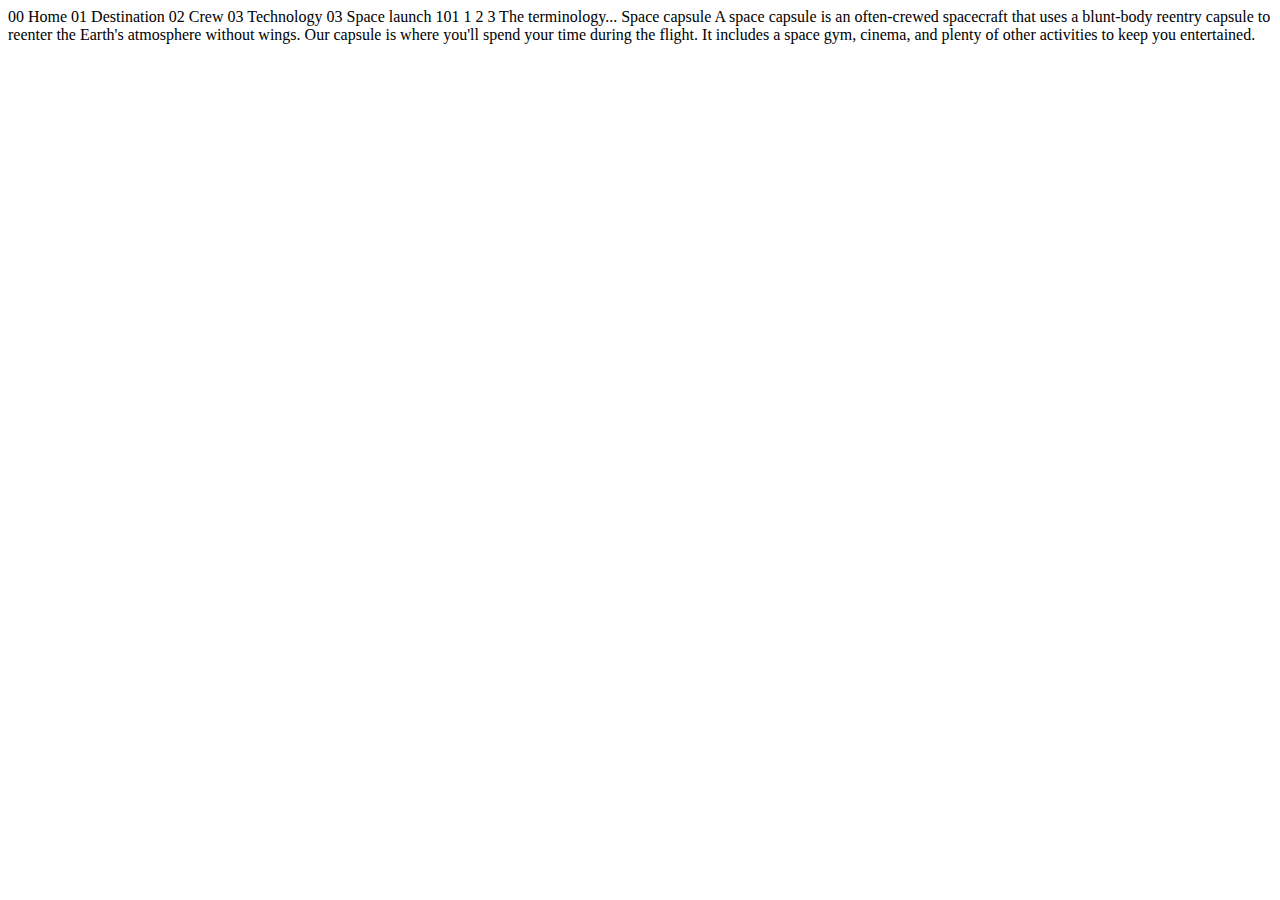
==== technology-capsule.html @ ed468a19 "Add files via upload" ====
<!DOCTYPE html>
<html lang="en">
<head>
  <meta charset="UTF-8">
  <meta name="viewport" content="width=device-width, initial-scale=1.0">

  <link rel="icon" type="image/png" sizes="32x32" href="./assets/favicon-32x32.png">
  
  <title>Frontend Mentor | Space tourism website</title>
</head>
<body>

  00 Home
  01 Destination
  02 Crew
  03 Technology

  03 Space launch 101

  1
  2
  3

  The terminology...
  Space capsule

  A space capsule is an often-crewed spacecraft that uses a blunt-body reentry 
  capsule to reenter the Earth's atmosphere without wings. Our capsule is where 
  you'll spend your time during the flight. It includes a space gym, cinema, 
  and plenty of other activities to keep you entertained.
</body>
</html>
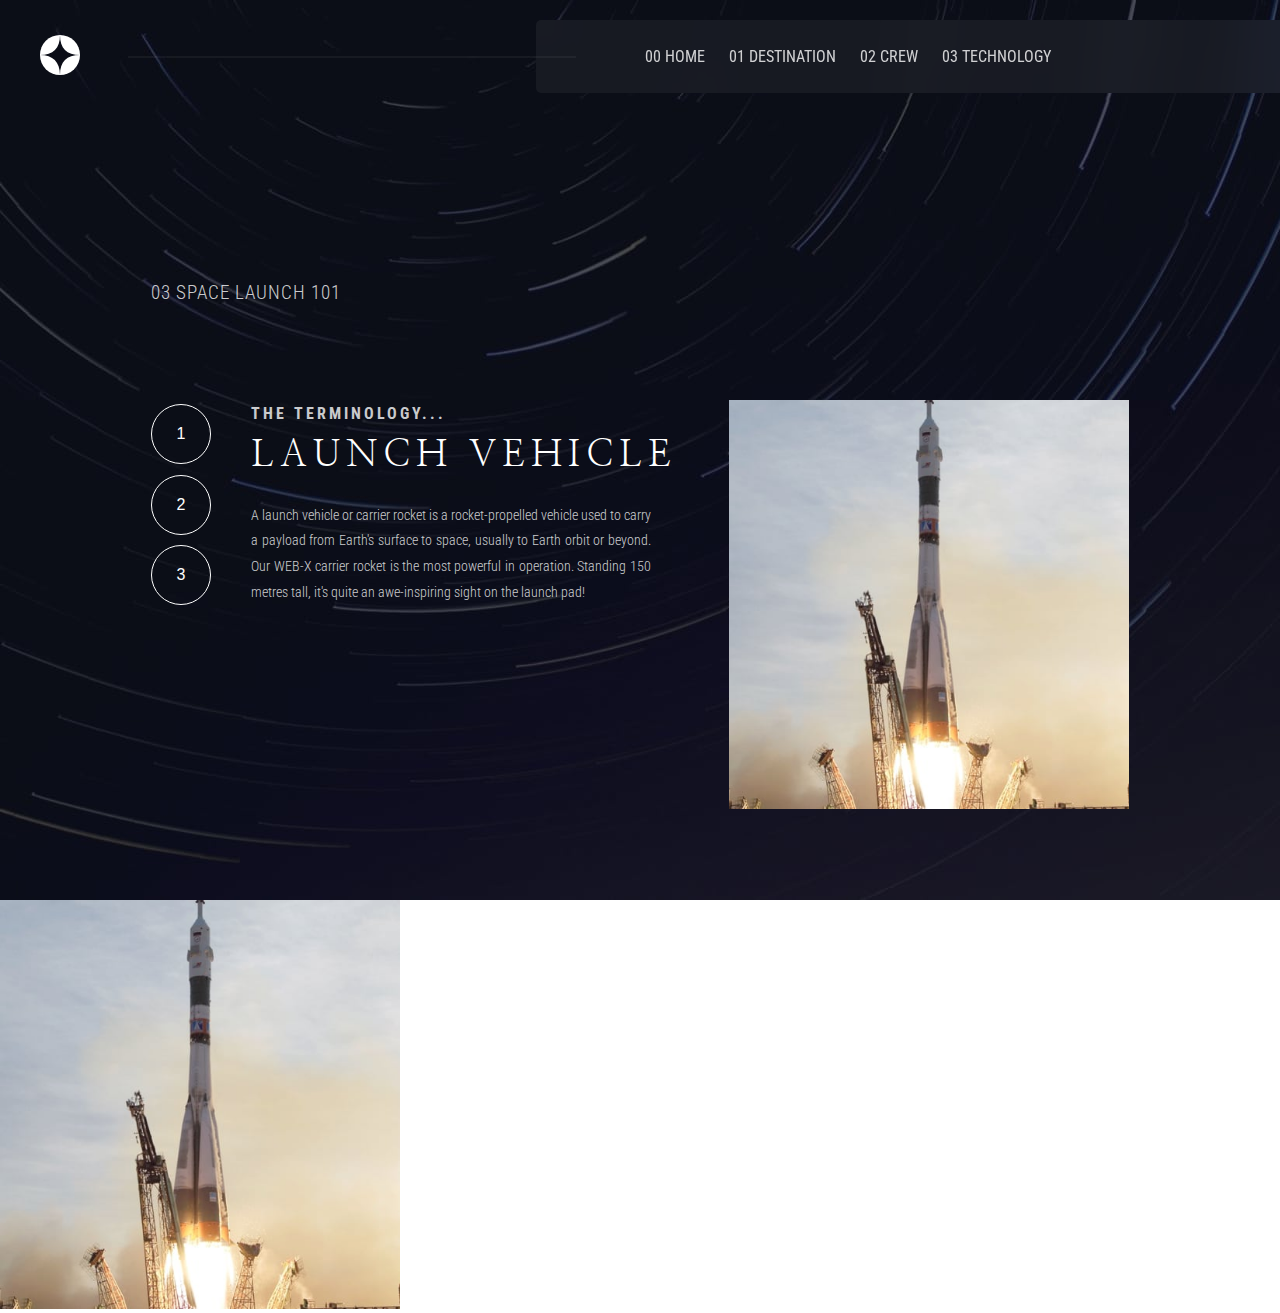
==== commit 85083d14: "Add files via upload" ====
--- a/technology-capsule.html
+++ b/technology-capsule.html
@@ -5,11 +5,78 @@
   <meta name="viewport" content="width=device-width, initial-scale=1.0">
 
   <link rel="icon" type="image/png" sizes="32x32" href="./assets/favicon-32x32.png">
+  <link rel="stylesheet" href="./style.css">
+  <link rel="stylesheet" href="crew.css">
+  <link rel="stylesheet" href="./technology.css">
   
   <title>Frontend Mentor | Space tourism website</title>
 </head>
 <body>
+  <div class="container tech-container">
 
+    <!-- BEGINING OF HEADER -->
+    <header>
+      <div class="logo">
+        <img src="./assets/shared/logo.svg" alt="">
+      </div>
+      <div class="menu-btn">
+        <img src="./assets/shared/icon-hamburger.svg" alt="" class="menu">
+      </div>
+      <div class="close-btn active">
+        <img src="./assets/shared/icon-close.svg" alt="">
+      </div>
+      <div class="line"></div>
+      <nav style="height: 0px;">
+        <ul>
+          <li>
+            <a href="./index.html" class="nav-link"><span>00 </span>HOME</a>
+          </li>
+          <li>
+            <a href="./destination-titan.html" class="nav-link"><span>01 </span>DESTINATION</a>
+          </li>
+          <li>
+            <a href="./crew-commander.html"
+            class="nav-link"><span>02 </span>CREW</a>
+          </li>
+          <li>
+            <a href="./technology-capsule.html" class="nav-link"><span>03 </span>TECHNOLOGY</a>
+          </li>
+        </ul>
+      </nav>
+    </header>
+    <!-- END OF HEARDER  -->
+
+      <!-- MAIN CONTENT -->
+    <section>
+      <!-- <div class="content">
+        <h3>03 SPACE LAUNCH 101</h3>
+        <article>
+          <div class="buttons-btn">
+            <button data-id="Launch vehicle" class="btn">1</button>
+            <button data-id="Spaceport" class="btn">2</button>
+            <button data-id="Space capsule" class="btn">3</button>
+          </div>
+          <div class="place">
+            <h2>The terminology...</h2>
+            <h1>Space capsule</h1>
+            <p>A space capsule is an often-crewed spacecraft that uses a blunt-body reentry 
+              capsule to reenter the Earth's atmosphere without wings. Our capsule is where 
+              you'll spend your time during the flight. It includes a space gym, cinema, 
+              and plenty of other activities to keep you entertained.</p>
+            
+          </div> -->
+        </article>
+      </div>
+        <div class="tech-image">
+          <img src="./assets/technology/image-launch-vehicle-portrait.jpg" alt="">
+        </div>
+    </section>
+  </div>
+    <script src="./script.js"></script>
+    <script src="./tech.js"></script>
+</body>
+</html>
+<!-- 
   00 Home
   01 Destination
   02 Crew
@@ -27,6 +94,4 @@
   A space capsule is an often-crewed spacecraft that uses a blunt-body reentry 
   capsule to reenter the Earth's atmosphere without wings. Our capsule is where 
   you'll spend your time during the flight. It includes a space gym, cinema, 
-  and plenty of other activities to keep you entertained.
-</body>
-</html>+  and plenty of other activities to keep you entertained. -->--- a/style.css
+++ b/style.css
@@ -0,0 +1,305 @@
+@import url('https://fonts.googleapis.com/css2?family=Nanum+Myeongjo:wght@400;700;800&family=Roboto+Condensed:ital,wght@0,300;0,400;0,700;1,300&display=swap');
+*, *::before, *::after {
+    margin: 0;
+    padding: 0;
+    box-sizing: border-box;
+}
+:root {
+    --white: rgba(255 255 255/1);
+    --off-white: rgba(255 255 255 / .8);
+}
+.body {
+    font-size: 62.5%;
+    font-family: 'Roboto Condensed', sans-serif;
+}
+.container {
+    width: 100vw;
+    height: 100vh;
+    padding-top: 20px;
+    padding-bottom: 30px;
+    background: url(./assets/home/background-home-desktop.jpg);
+    background-repeat: no-repeat;
+    background-position: center;
+    background-size: cover;
+    font-family: 'Roboto Condensed', sans-serif;
+}
+
+/* /////////NAR BAR////////// */
+header {
+    display: flex;
+    justify-content: space-between;
+    align-items: center;
+    padding-left: 40px;
+    position: relative;
+    /* background-color: red; */
+    height: auto;
+}
+.logo img {
+    width: 2.5em;
+}
+nav {
+    background-color: rgba(255 255 255 / .05);
+    backdrop-filter: blur(30px);
+    -webkit-backdrop-filter: blur(30px);
+    width: 60%;
+    padding-right: 120px;
+    height: 100%;
+    border-top-left-radius: 5px;
+    border-bottom-left-radius: 5px;
+}
+ul {
+    display: flex;
+    justify-content: center;
+    align-items: center;
+    gap: 20px;
+    font-size: 1rem;
+    /* height: 100%; */
+}
+li{
+    list-style-type: none;
+    border: 2px solid transparent;
+    transition: all .2s;
+    /* border: 1px solid green; */
+    padding-top: 25px;
+    padding-bottom: 25px;
+    
+}
+li:hover {
+    border-bottom: 2px solid white;
+}
+a {
+    text-decoration: none;
+    color: var(--off-white);
+}
+.line {
+    border: 1px solid rgba(255 255 255 / .05);
+    /* border: 1px solid green; */
+    width: 35%;
+    position: absolute;
+    top: 50%;
+    left: 10%;
+    transform: translateY(-50%);
+    z-index: 1;
+
+}
+.menu-btn > img {
+    position: absolute;
+    top: 50%;
+    right: 0;
+    transform: translateY(-50%);
+    z-index: 10;
+    display: none;
+}
+.close-btn > img {
+    position: absolute;
+    top: 50%;
+    right: 0;
+    transform: translateY(-50%);
+    z-index: 10;
+    display: none;
+}
+
+
+/*///////// section////////// */
+section {
+    margin-top: 15vh;
+    color: var(--white);
+    
+    display: flex;
+    justify-content: center;
+    align-items: flex-end;
+    gap: 30%;
+    /* gap: 700px; */
+}
+section .content {
+    text-align: justify;
+    width: 300px;
+    /* background-color: red; */
+}
+section h3 {
+    font-size: .9rem;
+    font-weight: 300;
+    color: var(--off-white);
+}
+section h1 {
+    font-size: 6rem;
+    font-weight: 300;
+    font-family: 'Nanum Myeongjo', serif;
+    /* background-color: blue; */
+    margin: 10px auto 15px auto;
+}
+section p {
+    font-size: .8rem;
+    font-weight: 300;
+    line-height: 1.6rem;
+    color: var(--off-white);
+}
+.explore {
+    background-color: var(--white);
+    color: black;
+    width: 150px;
+    aspect-ratio: 1;
+    border-radius: 50%;
+    display: flex;
+    justify-content: center;
+    align-items: center;
+    letter-spacing: 3px;
+}
+
+
+
+
+
+
+
+
+
+
+
+
+
+
+
+
+@media(max-width: 1050px) {
+    .container {
+        width: 100%;
+        height: auto;
+        padding: 0;
+        background: url(./assets/home/background-home-tablet.jpg);
+        background-repeat: no-repeat;
+        background-position: center;
+        background-size: cover;
+        /* overflow-x: hidden; */
+    }
+    /* header {
+        position: fixed;
+        left: 0;
+        top: 0;
+        right: 0;
+    } */
+    nav {
+        width: 60%;
+        padding-right: 30px;
+    }
+    .line {
+        display: none;
+    }
+    a > span {
+        display: none;
+    }
+
+
+
+    section {
+        margin-top: 120px;
+        flex-direction: column;
+        gap: 90px;
+        width: 100%;
+        align-items: center;
+        /* background-color: blue; */
+    }
+    section .content {
+        text-align: center;
+    }
+    section p {
+        font-size: .85rem;
+        line-height: 1.6rem;
+    }
+}
+
+
+/* //////MOBILE PHONE ///////////*/
+@media(max-width: 750px) {
+    .container {
+        padding: 25px;
+        width: 100%;
+        height: 100%;
+        padding-top: 20px;
+        padding-bottom: 45px;
+        background: url(./assets/home/background-home-mobile.jpg);
+        background-repeat: no-repeat;
+        background-position: center;
+        background-size: cover;
+    }
+    .menu-btn > img {
+        display: block;
+    }
+    .close-btn > img {
+        display: block;
+    }
+    .active {
+        display: none;
+    }
+    header {
+        padding: 0;
+        height: 60px;
+    }
+    nav {
+        /* display: none; */
+        width: 100%;
+        padding-right: 0px;
+        /* height: auto; */
+        position: absolute;
+        top: 100%;
+        right: 0;
+        z-index: 30px;
+        height: 0px;
+        overflow: hidden;
+        border-radius: 5px;
+        transition: all .2s;
+        background-color: rgba(255 255 255 / .04);
+        backdrop-filter: blur(30px);
+    }
+    ul {
+        display: block;
+        font-size: 1.5rem;
+        padding-left: 30px;
+        padding: 0;
+        
+        /* z-index: 30px; */
+        /* height: 100%; */
+    }
+    li{
+        list-style-type: none;
+        border: 2px solid transparent;
+        transition: all .2s;
+        /* border: 2px solid green; */
+        padding-top: 30px;
+        padding-bottom: 38px;
+        width: max-content;
+        margin-left: auto;
+        margin-right: auto;
+    }
+    section {
+        margin-top: 120px;
+        flex-direction: column;
+        gap: 100px;
+        width: 100%;
+        margin-top: 100px;
+        /* background-color: blue; */
+    }
+    section .content {
+        text-align: center;
+    }
+    section h3 {
+        font-size: 1rem;
+    }
+    section h1 {
+        font-size: 5rem;
+        margin-top: 15px;
+        margin-bottom: 25px;
+    }
+    section p {
+        font-size: .85rem;
+        line-height: 1.6rem;
+        /* background-color: black; */
+    }
+
+}
+
+@media(min-width: 750px){
+    nav {
+        height: auto !important;
+    }
+}
--- a/crew.css
+++ b/crew.css
@@ -0,0 +1,134 @@
+.crew-container {
+    background: url(./assets/crew/background-crew-desktop.jpg);
+    background-repeat: no-repeat;
+    background-position: center;
+    background-size: cover;
+    font-family: 'Roboto Condensed', sans-serif;
+}
+
+section {
+    /* background-color: green; */
+    gap: 10%;
+    align-items: flex-end;
+    margin-top: 20px;
+    height: 80vh;
+}
+.content.content {
+    width: 450px;
+    margin-bottom: 20px;
+}
+article h3 {
+    text-transform: uppercase;
+    letter-spacing: 1px;
+    font-size: 1.2rem;
+}
+.place {
+    margin-top: 100px;
+}
+.place h2 {
+    text-transform: uppercase;
+    color: rgba(255 255 255 / .3);
+    font-weight: 300;
+    font-size: 1.4rem;
+}
+.place h1 {
+    text-transform: uppercase;
+    font-size: 2.3rem;
+    font-weight: 300px;
+    /* background-color: red; */
+    margin: 10px 0 25px 0;
+    letter-spacing: 6px;
+}
+.place.place p {
+    font-size: .9rem;
+    width: 400px;
+    color: var(--off-white);
+}
+.buttons {
+    margin-top: 50px;
+    cursor: pointer;
+}
+.buttons button{
+    margin-right: 12px;
+        width: 20px;
+    aspect-ratio: 1;
+    background-color: transparent;
+    border: 2px solid white;
+    outline: none;
+    border-radius: 50%;
+    cursor: pointer;
+}
+
+.buttons .white {   
+    background-color: white;
+}
+
+
+
+.crew-image img {
+    width: 300px;
+}
+
+@media(max-width: 1050px) {
+    .crew-container {
+        background: url(./assets/crew/background-crew-tablet.jpg);
+        background-repeat: no-repeat;
+        background-position: center;
+        background-size: cover;
+        font-family: 'Roboto Condensed', sans-serif;
+        /* margin: 0; */
+    }
+    section {
+        gap: 90px;
+        align-items: center;
+        justify-content: center;
+        margin-top: 50px;
+        height: auto;
+    }
+    .place {
+        text-align: left;
+        text-align: center;
+    }
+    .place.place p {
+        text-align: justify;
+        /* background-color: red; */
+        margin-left: auto;
+        margin-right: auto;
+        font-size: 1.2rem;
+        width: auto;
+        max-width: 450px;
+        line-height: 2rem;
+    }
+    .buttons button {
+        margin-right: 12px;
+        width: 20px;
+    aspect-ratio: 1;
+    }
+    .crew-image img {
+        width: 300px;
+    }
+    
+}
+@media(max-width: 750px) {
+    .des-container {
+        background: url(./assets/crew/background-crew-mobile.jpg);
+        background-repeat: no-repeat;
+        background-position: center;
+        background-size: cover;
+        height: auto;
+    }
+    article {
+        width: 100vw;
+        margin-left: auto;
+        margin-right: auto;
+    }
+    .content.content {
+        width: max-content;
+    }
+    .place.place p {
+        width: auto;
+        max-width: 90vw;
+        letter-spacing: 1px;
+    }
+    
+}--- a/technology.css
+++ b/technology.css
@@ -0,0 +1,124 @@
+.tech-container {
+    background: url(./assets/technology/background-technology-desktop.jpg);
+    background-repeat: no-repeat;
+    background-position: center;
+    background-size: cover;
+    font-family: 'Roboto Condensed', sans-serif;
+}
+section {
+    margin-top: 0;
+    /* background-color: green; */
+    align-items: center;
+}
+.place {
+    /* background-color: green; */
+}
+.place h2 {
+    margin-top: 0;
+}
+article {
+    display: flex;
+    justify-content: center;
+    gap: 40px;
+    width: max-content;
+    /* background-color: red; */
+}
+.content h3 {
+    margin-bottom: 100px;
+    text-transform: uppercase;
+    letter-spacing: 1px;
+    font-size: 1.2rem;
+    
+}
+.place h2 {
+    text-transform: uppercase;
+    color: var(--off-white);
+    font-weight: 300;
+    font-size: 1rem;
+    font-weight: bold;
+    letter-spacing: 3px;
+    /* background-color: red; */
+}
+.place {
+    margin-top: 0;
+}
+.buttons-btn {
+    /* background-color: blue; */
+    display: flex;
+    flex-direction: column;
+    justify-content: space-between;
+
+}
+button {
+    width: 60px;
+    aspect-ratio: 1;
+    border-radius: 50%;
+    border: 1px solid white;
+    outline: none;
+    background-color: transparent;
+    font-size: 1rem;
+    color: white;
+}
+button:hover {
+    background-color: white;
+    color: black;
+}
+.tech-image {
+    align-self: flex-end;
+}
+.tech-image > img {
+    width: 400px;
+}
+
+
+
+
+@media(max-width: 1050px) {
+    .tech-container {
+        background: url(./assets/technology/background-technology-tablet.jpg);
+        background-repeat: no-repeat;
+        background-position: center;
+        background-size: cover;
+        font-family: 'Roboto Condensed', sans-serif;
+    }
+    .tech-image {
+        align-self: auto;
+    }
+    section {
+        margin-top: 50px;
+    }
+    .content h3 {
+        margin-bottom: 40px;
+    }
+    article {
+    display: flex;
+    flex-direction: column;
+    justify-content: center;
+    align-items: center;
+    gap: 40px;
+    /* background-color: red; */
+    }
+    .buttons-btn {
+        display: flex;
+        flex-direction: row;
+        gap: 30px;
+        margin-bottom: 50px;
+        /* justify-content: space-between; */
+    
+    }
+    
+
+
+}
+
+
+
+@media(max-width: 750px) {
+    .tech-container {
+        background: url(./assets/technology/background-technology-mobile.jpg);
+        background-repeat: no-repeat;
+        background-position: center;
+        background-size: cover;
+        font-family: 'Roboto Condensed', sans-serif;
+    }
+}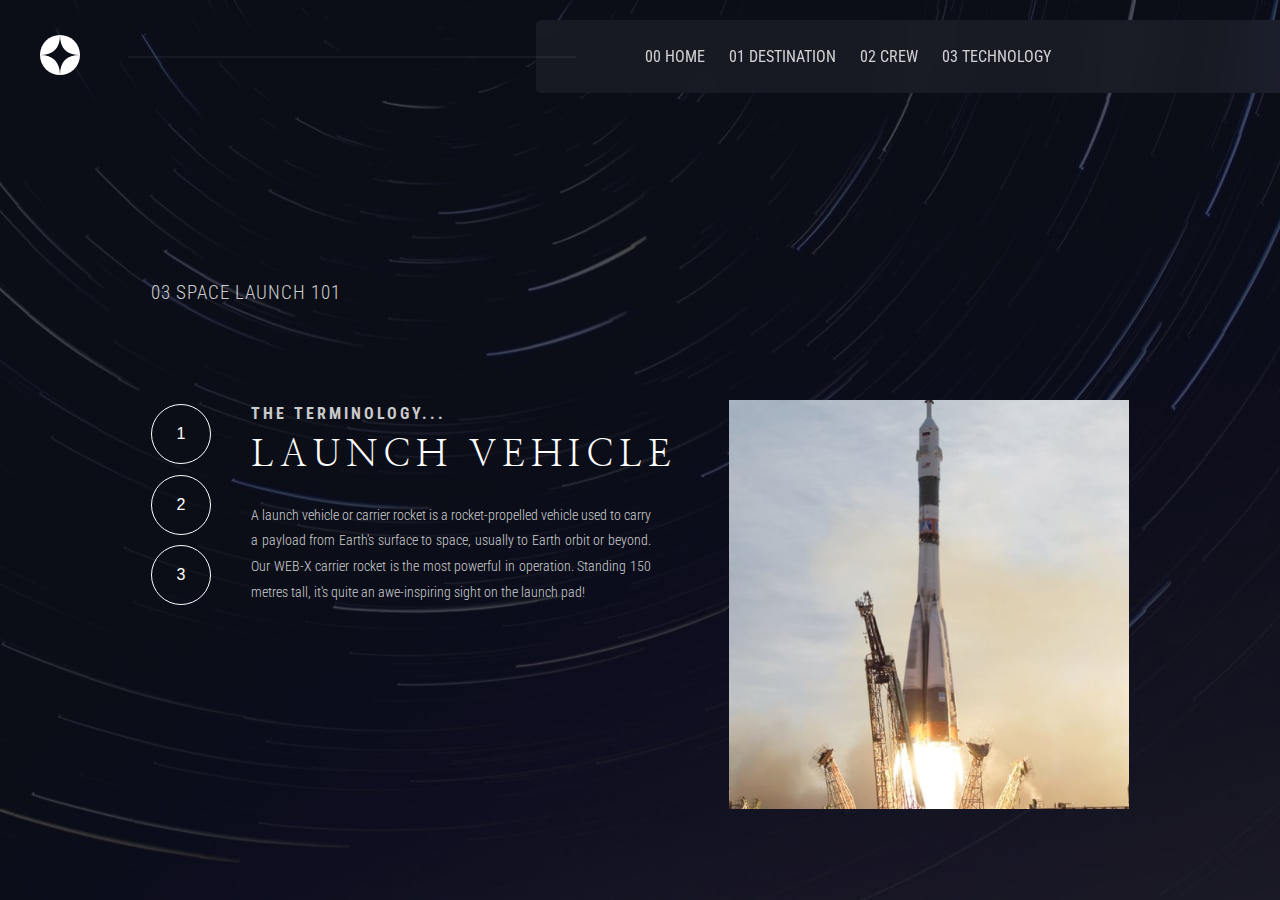
==== commit f824b211: "Add files via upload" ====
--- a/technology-capsule.html
+++ b/technology-capsule.html
@@ -64,12 +64,12 @@
               you'll spend your time during the flight. It includes a space gym, cinema, 
               and plenty of other activities to keep you entertained.</p>
             
-          </div> -->
+          </div>
         </article>
       </div>
         <div class="tech-image">
           <img src="./assets/technology/image-launch-vehicle-portrait.jpg" alt="">
-        </div>
+        </div> -->
     </section>
   </div>
     <script src="./script.js"></script>
--- a/crew.css
+++ b/crew.css
@@ -125,10 +125,16 @@
     .content.content {
         width: max-content;
     }
+    .place.place {
+        width: 100vw;
+    }
     .place.place p {
         width: auto;
         max-width: 90vw;
         letter-spacing: 1px;
     }
+    .place h1 {
+        letter-spacing: 1px;
+    }
     
 }--- a/technology.css
+++ b/technology.css
@@ -121,4 +121,7 @@
         background-size: cover;
         font-family: 'Roboto Condensed', sans-serif;
     }
+    .tech-image > img {
+        width: 350px;
+    }
 }